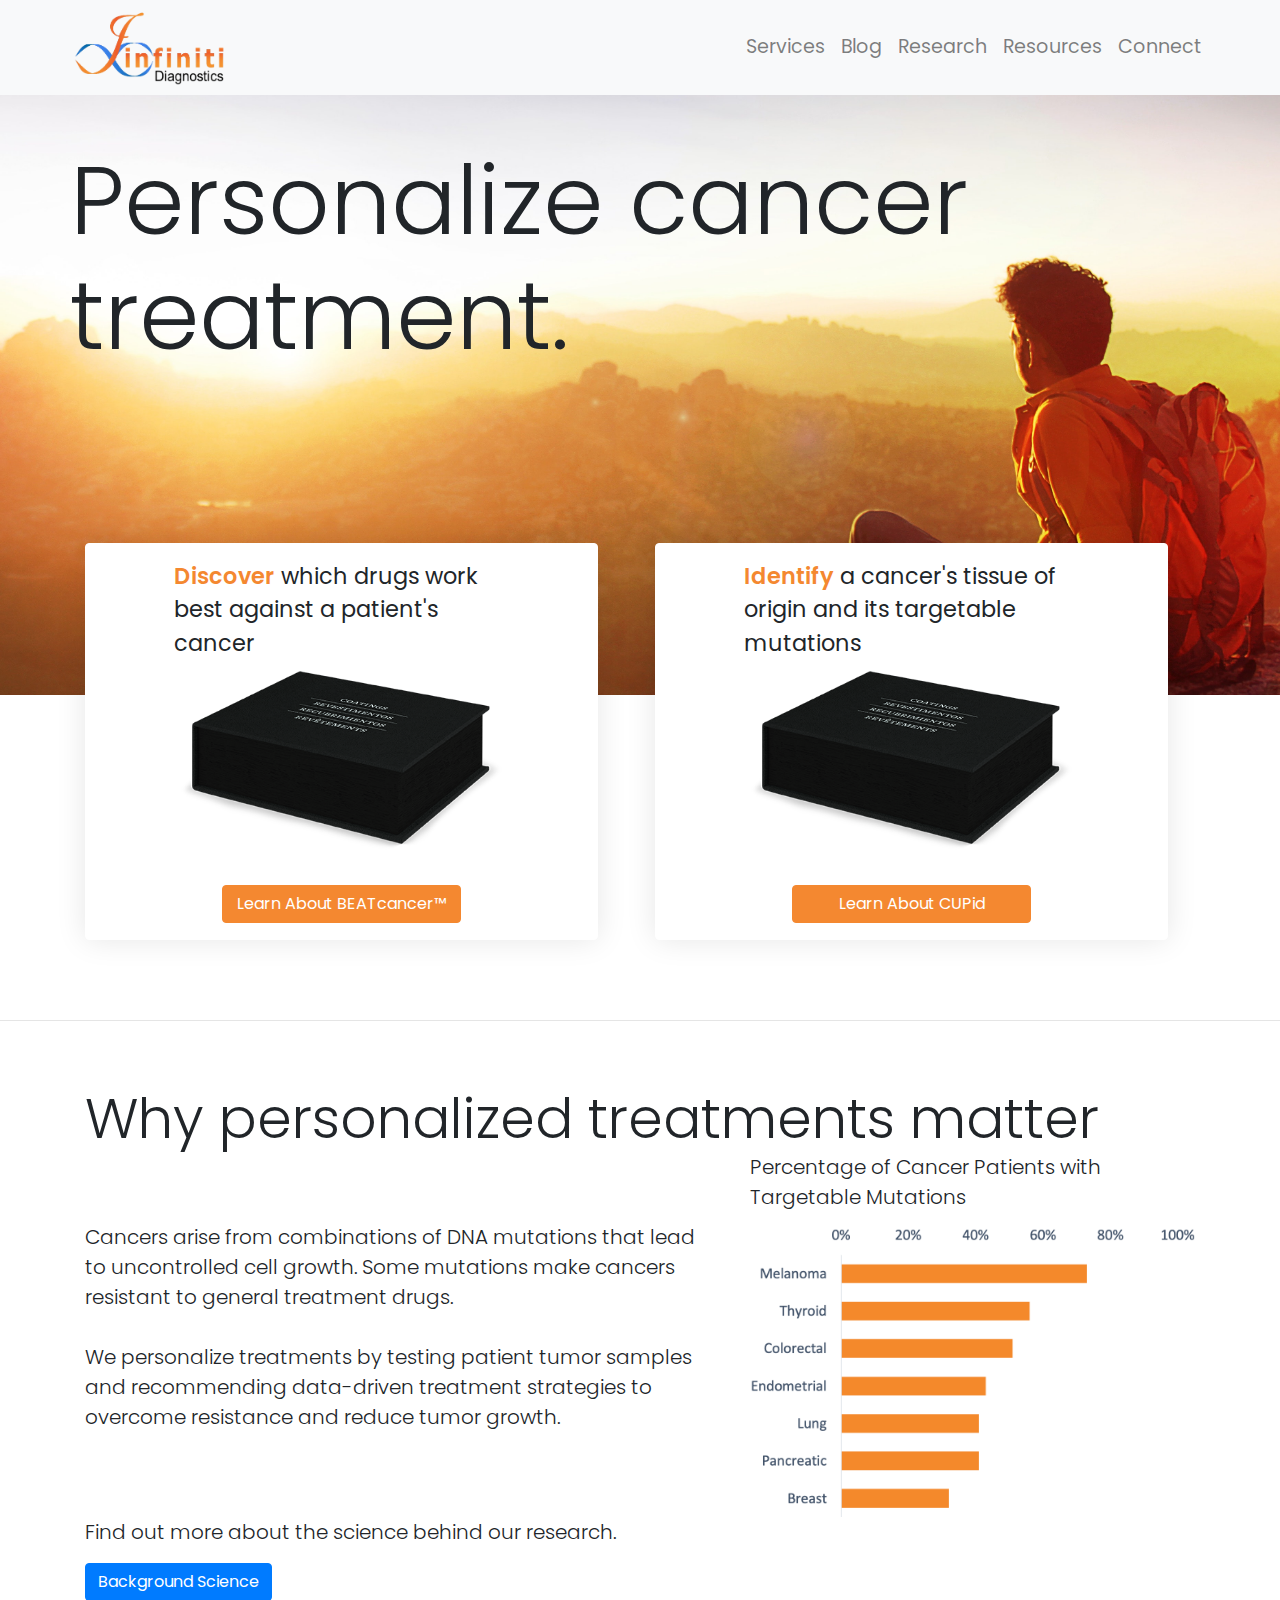
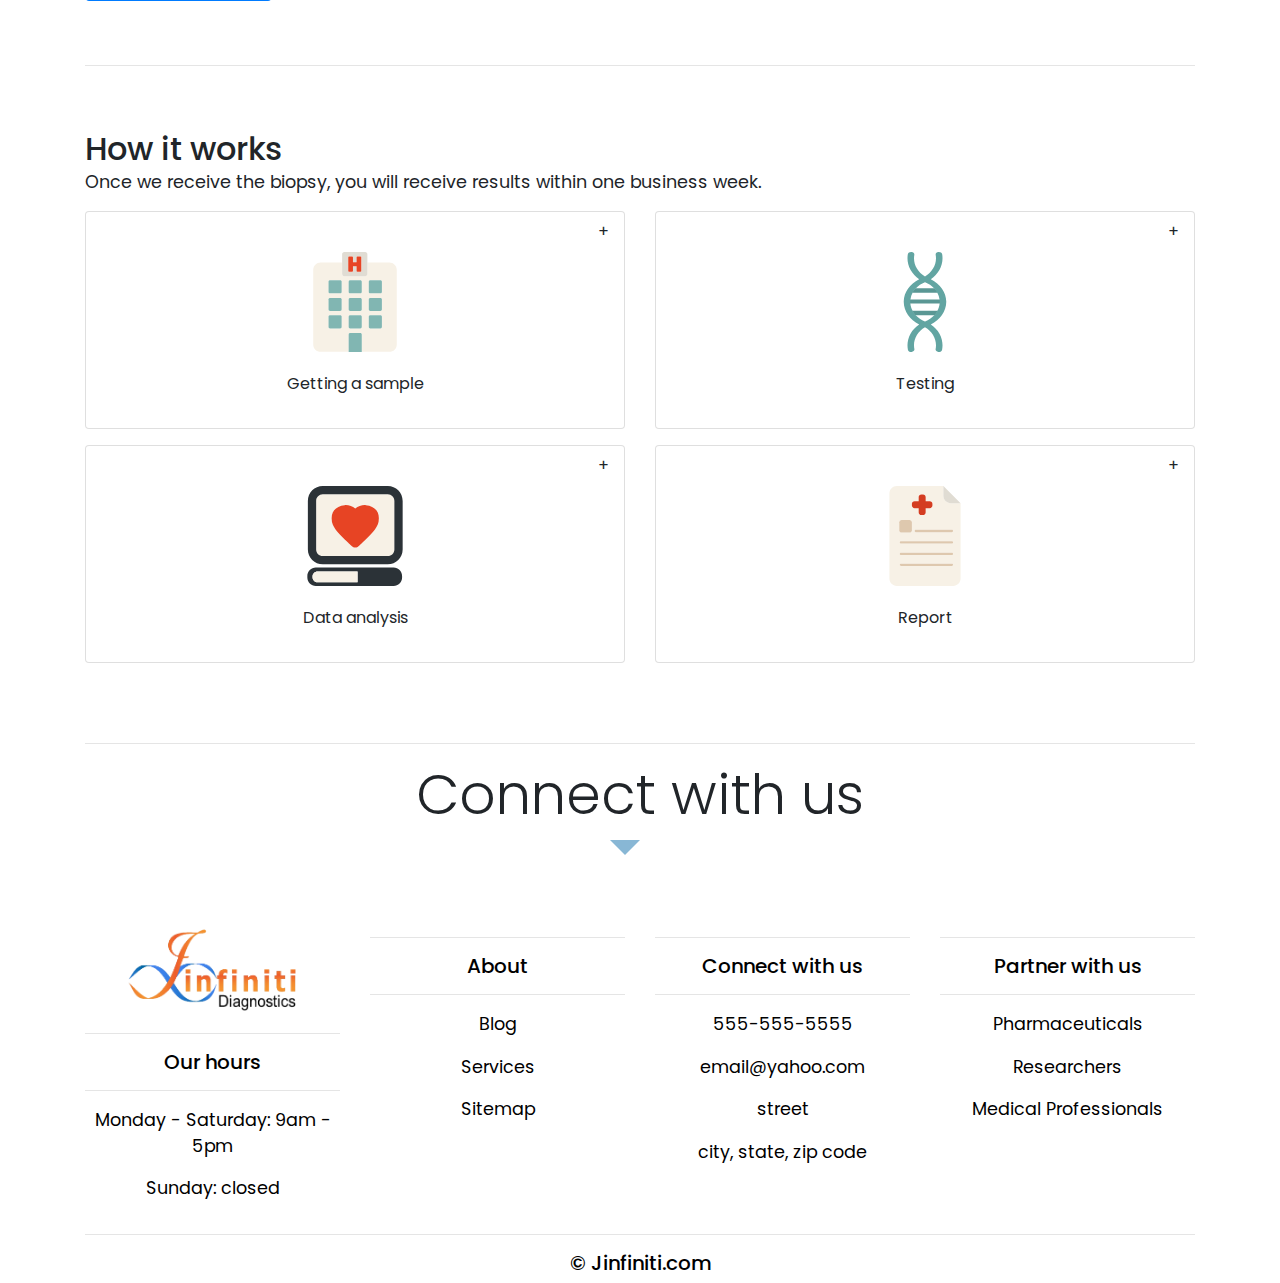
==== index.html @ 8900f543 "first" ====
<!doctype html>
<html lang="en">
    <head>
        <meta charset="utf-8">
        <meta name="description" content="Website for the Precision Medicine company Jinfinity Diagnostics">
        <meta name="keywords" content="HTML,CSS,JavaScript">
        <meta name="author" content="Bruno dos Santos">
        <meta name="viewport" content="width=device-width, initial-scale=1">
        <link rel="icon" type="image/gif/png" href="static/img/jinfiniti_logo.png">
        <!-- Latest compiled and minified CSS -->
        <link rel="stylesheet" href="https://maxcdn.bootstrapcdn.com/bootstrap/4.1.3/css/bootstrap.min.css">
        <!-- jQuery library -->
        <script src="https://ajax.googleapis.com/ajax/libs/jquery/3.3.1/jquery.min.js"></script>
        <!-- Popper JS -->
        <script src="https://cdnjs.cloudflare.com/ajax/libs/popper.js/1.14.3/umd/popper.min.js"></script>
        <!-- Latest compiled JavaScript -->
        <script src="https://maxcdn.bootstrapcdn.com/bootstrap/4.1.3/js/bootstrap.min.js"></script>
        <!-- Font Awesome -->
        <link rel="stylesheet" href="https://cdnjs.cloudflare.com/ajax/libs/font-awesome/4.7.0/css/font-awesome.min.css">
        <link rel="stylesheet" href="static/style.css">
    </head>
    <body>
        <nav class="navbar navbar-expand-md navbar-light bg-light sticky-top">
            <div class="container">
                <a class="navbar-brand" href="/"><img src="static/img/logo.png" alt="logo"></a>
                <button class="navbar-toggler" type="button" data-toggle="collapse" data-target="#navbarResponsive">
                    <span class="navbar-toggler-icon"></span>
                </button>
                <div class="collapse navbar-collapse" id="navbarResponsive">
                    <ul class="navbar-nav ml-auto">                        
                        <li class="nav-item">
                            <a class="nav-link" href="/services">Services</a>
                            <ul class="nav-dropdown">
                                <li>testng2testing2</li>
                                <li>testing2</li>
                            </ul>
                        </li>
                        <li class="nav-item">
                            <a class="nav-link" href="/blog">Blog</a>
                        </li>
                        <li class="nav-item">
                            <a class="nav-link" href="/clinical">Research</a>
                        </li>
                        <li class="nav-item">
                            <a class="nav-link" href="/clinical">Resources</a>
                        </li>
                        <li class="nav-item">
                            <a class="nav-link" href="/connect">Connect</a>
                        </li>                       
                    </ul>
                </div>
            </div>
        </nav>
        <!-- Banner -->
        <div class="full-width banner">
            <div class="container">
                <div class="row py-5">
                    <h1 style="display:none">We Provide Clarity and Direction to Personalize Cancer Treatments</h1>
                    <h1 style="display:none" class="col-12">We Personalize <br>Cancer Treatments</h1>
                    <h1 style="display:none">We personalize cancer treatment through biofunctional and genetic testing</h1>
                    <div class="display-1"> Personalize cancer treatment.</div>
                </div>                                    
            </div>
        </div>

        <div div class="container banner-cards">
            <div class="row py-5">  
                <div class="col-xs-12 col-sm-6 col-md-6 d-flex">
                    <div class="card beat flex-fill">
                        <div class="card-title"><span class="key-word" id="discover">Discover</span> which drugs work best against a patient's cancer</div>
                        <img class="card-img-bottom" src="static/img/sample_box.png" alt="BEATcancer">
                        <a href="services#beat" class="btn btn-primary">Learn About BEATcancer&trade;</a>
                    </div>
                </div>
                <div class="col-xs-12 col-sm-6 col-md-6 d-flex">
                    <div class="card beat flex-fill">
                        <div class="card-title"><span class="key-word" id="identify">Identify</span> a cancer's tissue of origin and its targetable mutations</div>
                        <img class="card-img-bottom" src="static/img/sample_box.png" alt="CUPid">
                        <a href="services#cup" class="btn btn-primary">Learn About CUPid</a>
                    </div>
                </div>
            </div>
        </div>

        <!-- Content: Precision Medicine -->
        <hr></hr>
        <div class="container">
            <div class="row content py-5">
                <div class="col-12">
                    <div class="display-4">
                        Why personalized treatments matter
                    </div>
                </div>
                <div class="col-md-7 my-auto">
                    <p class="lead">
                       Cancers arise from combinations of DNA mutations that lead to uncontrolled cell growth. Some mutations make cancers resistant to general treatment drugs.<br><br>
                        We personalize treatments by testing patient tumor samples and recommending data-driven treatment strategies to overcome resistance and reduce tumor growth.
                    </p>
                </div>
                <div class="col-md-5 my-auto">
                    <p class="lead">
                       Percentage of Cancer Patients with Targetable Mutations
                   </p>
                    <img src="static/img/no-medicines.png">
                </div>
                <div class="col-12" id="statistics" style="display:none">
                    Our approach predicts the correct cancer 99% of the time. 
                </div>
                <div class="col-12">
                    <p class="lead">
                        Find out more about the science behind our research.
                    </p>
                </div>
                <div class="col-12">
                    <a class="btn btn-primary action" href="/blog">Background Science</a>
                </div>
            </div>
        </div>


   
        <!-- How it works -->
        <div class="how-it-works">
            <div class="container">
                <hr></hr>
                <div class="row py-5">
                    <h2 class="col-12">How it works</h2>
                    
                    <p class="col-12">
                        Once we receive the biopsy, you will receive results within one business week.
                    </p> 
                    <div class="col-lg-6 col-md-6">
                        <div class="card icon collapsed" id="biopsy" data-toggle="collapse" data-target="#biopsy-text">
                            <img src="static/img/119040-medical-elements/svg/hospital-4.svg">
                            <div class="card-body">
                                <div class="card-title">
                                    Getting a sample
                                </div>
                                <div class="card-text collapse" id="biopsy-text">
                                    <hr>
                                    <p>
                                        The first step is getting a tumor sample from a surgical biopsy. We will send the required package materials to the physician who will perform the biopsy. The physician then sends the package back to us over the mail.
                                    </p>
                                    <a href="#">
                                        See details on how to order and submit a test
                                    </a>
                                </div>
                            </div>
                        </div>
                    </div>
                    <div class="col-lg-6 col-md-6">
                        <div class="card icon collapsed" id="ngs" data-toggle="collapse" data-target="#ngs-text">
                            <img src="static/img/119040-medical-elements/svg/dna.svg">
                            <div class="card-body">
                                <div class="card-title">
                                    Testing
                                </div>
                                <div class="card-text collapse" id="ngs-text">
                                    <hr>
                                    <p>
                                        This next step depends on the selected service:
                                    </p>
                                    <a href="services#beat">BEATcancer&trade;</a>
                                    <p>
                                        Tests samples of the biopsy with combinations of 40 drugs at different doses using an approach called <a href="beat.html/#BEAT">Biofunctional Evaluation of Anticancer Therapies</a>.
                                    </p>
                                    <a href="services#cup">CUPid</a>
                                    <p>
                                        Uses <a href="#ngs-text">next-generation sequencing</a> to determine mutations and measure the expression levels of each gene in the tumor sample.
                                    </p>
                                </div>
                            </div>
                        </div>
                    </div>
                    <div class="col-lg-6 col-md-6">
                        <div class="card icon collapsed" id="analysis" data-toggle="collapse" data-target="#analysis-text">
                            <img src="static/img/119040-medical-elements/svg/computer.svg">
                            <div class="card-body">
                                <div class="card-title">
                                    Data analysis
                                </div>
                                <div class="card-text collapse" id="analysis-text">
                                    <hr>
                                    <p>
                                        Our data analysis pipelines consist of <a href="cup.html/#ml">machine learning</a> and <a href="beat.html/#bioinformatics">bioinformatics</a> to report statistically significant results.
                                    </p>
                                </div>
                            </div>
                        </div>
                    </div>
                    <div class="col-lg-6 col-md-6">
                        <div class="card icon collapsed" data-toggle="collapse" data-target="#report-text">
                            <img src="static/img/119040-medical-elements/svg/report.svg">
                            <div class="card-body">
                                <div class="card-title">
                                    Report
                                </div>
                                <div class="card-text collapse" id="report-text">
                                    <hr>
                                    <p>
                                        Once our <a href="#our-reports">comprehensive report</a> is complete we will immediately email the results to the patient's physician.
                                    </p>
                                </div>
                            </div>
                        </div>
                    </div>
                </div>
                <hr></hr>
            </div>
        </div>
        <div style="display: none">Icons made by <a href="http://www.freepik.com/" title="Freepik">Freepik</a> from <a href="https://www.flaticon.com/"           title="Flaticon">www.flaticon.com</a> is licensed by <a href="http://creativecommons.org/licenses/by/3.0/"          title="Creative Commons BY 3.0" target="_blank">CC 3.0 BY</a></div>
       

        <!-- Content: Connect with Us -->
        <div class="connect pb-5">
            <div class="container">
                <div class="row">
                    <div class="col-12">
                        <div class="card icon collapsed" id="connect" data-toggle="collapse" data-target="#connect-text">
                            <div class="card-body">
                                <div class="card-title display-4 text-center">
                                    Connect with us
                                </div>
                                <div class="card-text collapse" id="connect-text">
                                    <form action="" method="post">
                                        <table class="mx-auto">
                                            <tr>
                                                <td><label> First Name </label></td>
                                                <td class="pr-5"><input type="text"/></td>
                                                <td><label> Phone Number </label></td>
                                                <td> <input type="text"/></td>
                                            </tr>
                                            <tr>
                                                <td><label> Last Name </label></td>
                                                <td> <input type="text"/></td>
                                                <td><label> Email </label></td>
                                                <td> <input type="text"/></td>
                                            </tr>
                                            <tr>
                                            </tr>
                                            <tr>
                                                <td></td>
                                            </tr>
                                        </table>
                                    </form>  
                                    <input class="btn btn-primary" type="submit" value="Subscribe">
                                </div>
                            </div>
                        </div>
                    </div>                                                
                </div>
            </div>
        </div>
    
        <!--- Footer -->
        <footer>
            <div class="container">
                <div class="row text-center">
                    <div class="col-md-3">
                        <img src="static/img/logo.png">
                        <hr class="light">
                        <h5>Our hours</h5>
                        <hr class="light">
                        <p>Monday - Saturday: 9am - 5pm</p>
                        <p>Sunday: closed</p>
                    </div>
                    <div class="col-md-3">
                        <hr class="light">
                        <h5>About</h5>
                        <hr class="light">
                        <p>Blog</p>
                        <p>Services</p>
                        <p>Sitemap</p>
                    </div>
                    <div class="col-md-3">
                        <hr class="light">
                        <h5>Connect with us</h5>
                        <hr class="light">                    
                        <p>555-555-5555</p>
                        <p>email@yahoo.com</p>
                        <p>street</p>
                        <p>city, state, zip code</p>
                    </div>                
                    <div class="col-md-3">
                        <hr class="light">
                        <h5>Partner with us</h5>
                        <hr class="light">                    
                        <p>Pharmaceuticals</p>
                        <p>Researchers</p>
                        <p>Medical Professionals</p>
                    </div>
                    <!--- Socket -->
                    <div class="col-12">
                        <hr class="light-100">
                        <h5>&copy; Jinfiniti.com</h5>
        </footer>
    </body>
</html>
---- static/style.css ----
@import url('https://fonts.googleapis.com/css?family=Poppins:400,500,700');

img {
    width: 100%;
}

html, body {
    font-family: "Poppins", sans-serif;
    min-width: 200px;
    /*color: "#222";*/
}

.full-width {

}

.navbar .container {
    padding: 0;
}

.anchor:before {
    top: -75px;
    height: 75px;
    content: '';
    display: block;
}

.title_inv {
    display: none;
}

h1, h2, h3, h4 {
    padding: 0;
    margin: 0;
}
p {
    font-size: 1.1rem;
}

.navbar {
    z-index: 10;
    padding: 0;
    font-size: 1.2rem;
}

.navbar-brand img {
    width: 10rem;
    height: auto;
    
}
.nav-dropdown {
    z-index: -1;
    margin: 0;
    padding: 0;
    list-style-type: none;
    display: inline-block;
    width: 100%;
    position: absolute;
    height: 0;
    opacity: 0;
    transition-delay: 0.1s;
    transition: 0.25s ease-out;
    left: 0;
    right: 0;
    text-align: center;
    display: none;
}
.nav-dropdown li {
    display: inline-block;
    padding: 0 2.2rem 0 2.2rem;
    
}
.nav-item:hover ul.nav-dropdown {
    opacity: 1;
    height: auto;
    padding: 2rem 0 2rem 0;
}

.banner {     
    /*background-image: url("img/astronomy-colors-dark-957040.jpg");
    background-position: 85% 80%;*/
    /*background-image: linear-gradient(140deg, #4388F3, blue);*/
    background-image: url("img/adult-adventure-backlit.jpg");
    background-position: 80% 50%;
    background-size: cover;
    height: 600px;
}
.banner-cards {
    position: relative;
    margin-top: -200px;
}
.banner-cards .card {
    background-color: white;
    border-color: white;
    box-shadow: 0 0 30px rgba(0,0,0,.1);
    padding: 1rem;
    margin-bottom: 1rem;

}
.banner-cards .card-title{
    width: 70%;
    margin: 0 auto;
    font-size: 1.4rem;

}
.banner-cards img {
    width: 70%;
    margin: 0 auto;
    height: auto;
    margin-top: auto;
    padding-bottom: 2rem;
}
.banner-cards .btn {
    width: 50%;
    margin: auto;
}
.card.cup {
    position: relative;
    max-width: 95%;

}
.card.beat {
    position: relative;
    max-width: 95%;
}
.key-word {
    color: #F48830;
    font-weight: 600;
}
.banner-cards .btn {
    white-space: normal;
    background-color: #F48830;
    border-color: #F48830;
    max-width: 250px;
    margin: auto;
}
.banner-cards .btn:hover {
    color: #f5f5f5;
    opacity: 0.9;
}
input[name="email"] {
    color: #b5b5b5;
}
.banner button {
    display: none;
}

.banner-clinical {
    background-image: url("img/all2.jpg");
    background-position: 90% 50%;
    background-size: cover;
    height: 600px;
    color: white;
}

.connect {
    background-color: white;
}

.connect .card:after {
    top: 100%;
    left: 50%;
    border: solid transparent;
    content: " ";
    height: 0;
    width: 0;
    position: absolute;
    border-color: rgba(136, 183, 213, 0);
    border-top-color: #88b7d5;
    border-width: 15px;
    margin-left: -30px;
}
.connect .card {
    cursor: pointer;
    background-color: transparent;
    border-color: transparent;
}
.connect .card-body {
    padding: 0;
}
.subscribe {
    padding: 2% 0 2% 0;
    margin: auto 0;
}
.subscribe input[type="submit"] {
    padding: 0;
}

.services {
    
}
.services h2 {
    padding: 0rem 0 1rem 0rem;  
}
.how-it-works {
    background-color: white;
}

.how-it-works .card {
    cursor: pointer;
    margin: auto;
    margin-bottom: 1rem;
}
.how-it-works .card-body {
    text-align: center;
}
.how-it-works .card:before {
    margin-left: auto;
    content: "\2212";
    padding:0.5rem 0 0 0;
}
.how-it-works .card.collapsed:before {
    content: "\002b";
    padding-right: 1rem;
}
.how-it-works  img {
    margin: 0 auto;
    max-width: 100px;
    padding:0.5rem 0 0 0;
}
.how-it-works a {
    z-index: 1;
}

.clinical-subtitle {
    max-height: 10%;
}

footer {
  background-color: white;
  color: black;
  padding-top: 2rem;
}
footer img {
    width: 180px;
}

/*---Media Queries --*/
@media (max-width: 992px) {    

}
@media (max-width: 768px) {
    html {
        font-size: 0.8rem;
    }
    .container {
        width: 80%;
    }
    .btn {
        font-size: 0.9rem;
    }
}
@media (max-width: 576px) {
    html {
        font-size: 0.6rem;
    }
    .anchor:before {
        top: -75px;
        height: 75px;
    }
    
}


}
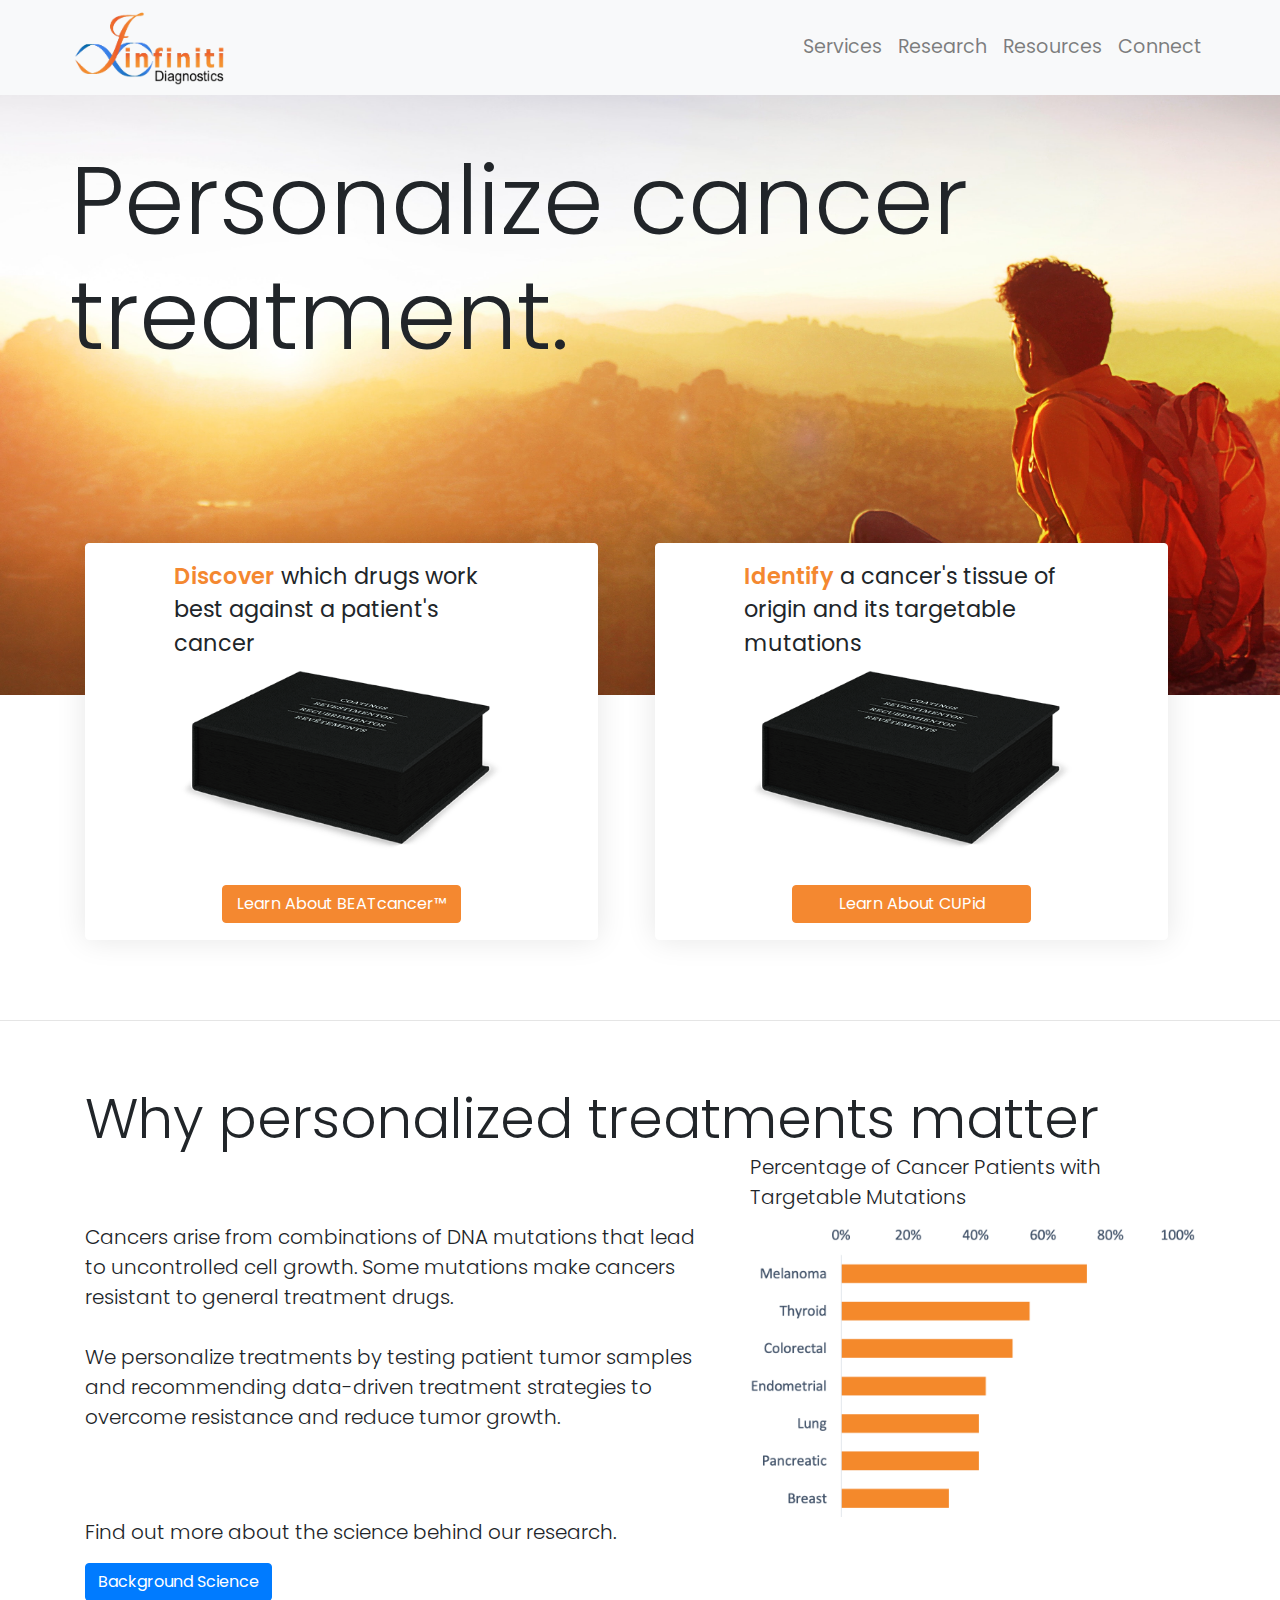
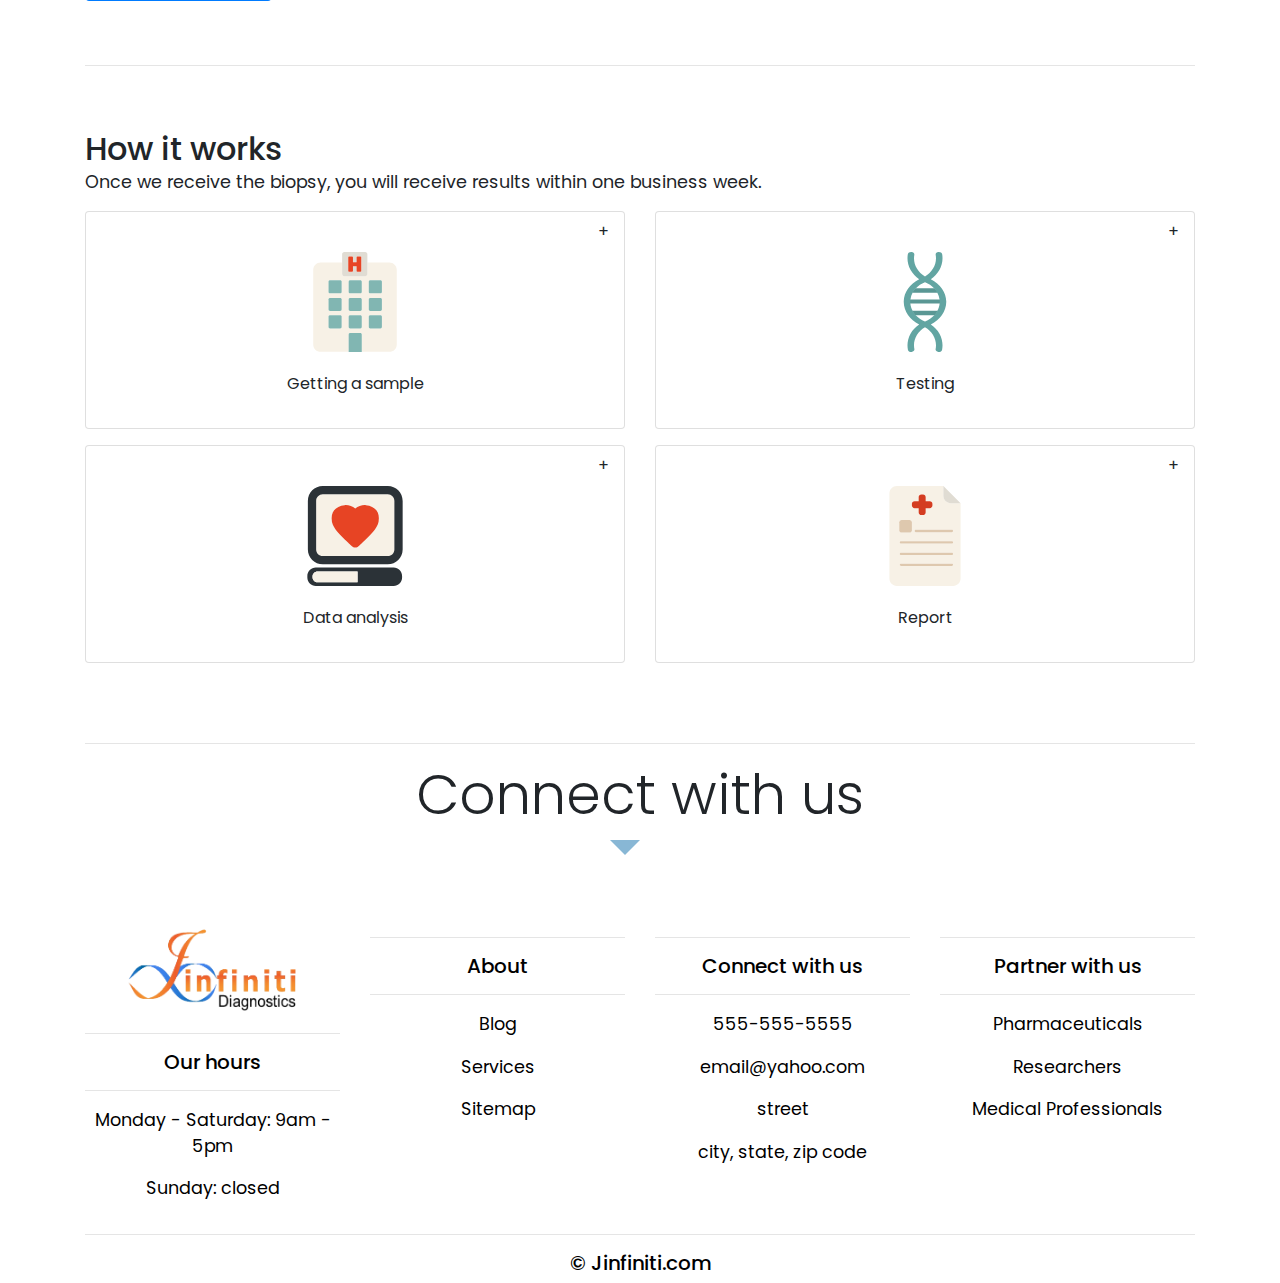
==== commit 1215af3b: "2" ====
--- a/index.html
+++ b/index.html
@@ -36,16 +36,13 @@
                             </ul>
                         </li>
                         <li class="nav-item">
-                            <a class="nav-link" href="/blog">Blog</a>
+                            <a class="nav-link" href="clinical.html">Research</a>
                         </li>
                         <li class="nav-item">
-                            <a class="nav-link" href="/clinical">Research</a>
+                            <a class="nav-link" href="clinical.html">Resources</a>
                         </li>
                         <li class="nav-item">
-                            <a class="nav-link" href="/clinical">Resources</a>
-                        </li>
-                        <li class="nav-item">
-                            <a class="nav-link" href="/connect">Connect</a>
+                            <a class="nav-link" href="connect.html">Connect</a>
                         </li>                       
                     </ul>
                 </div>
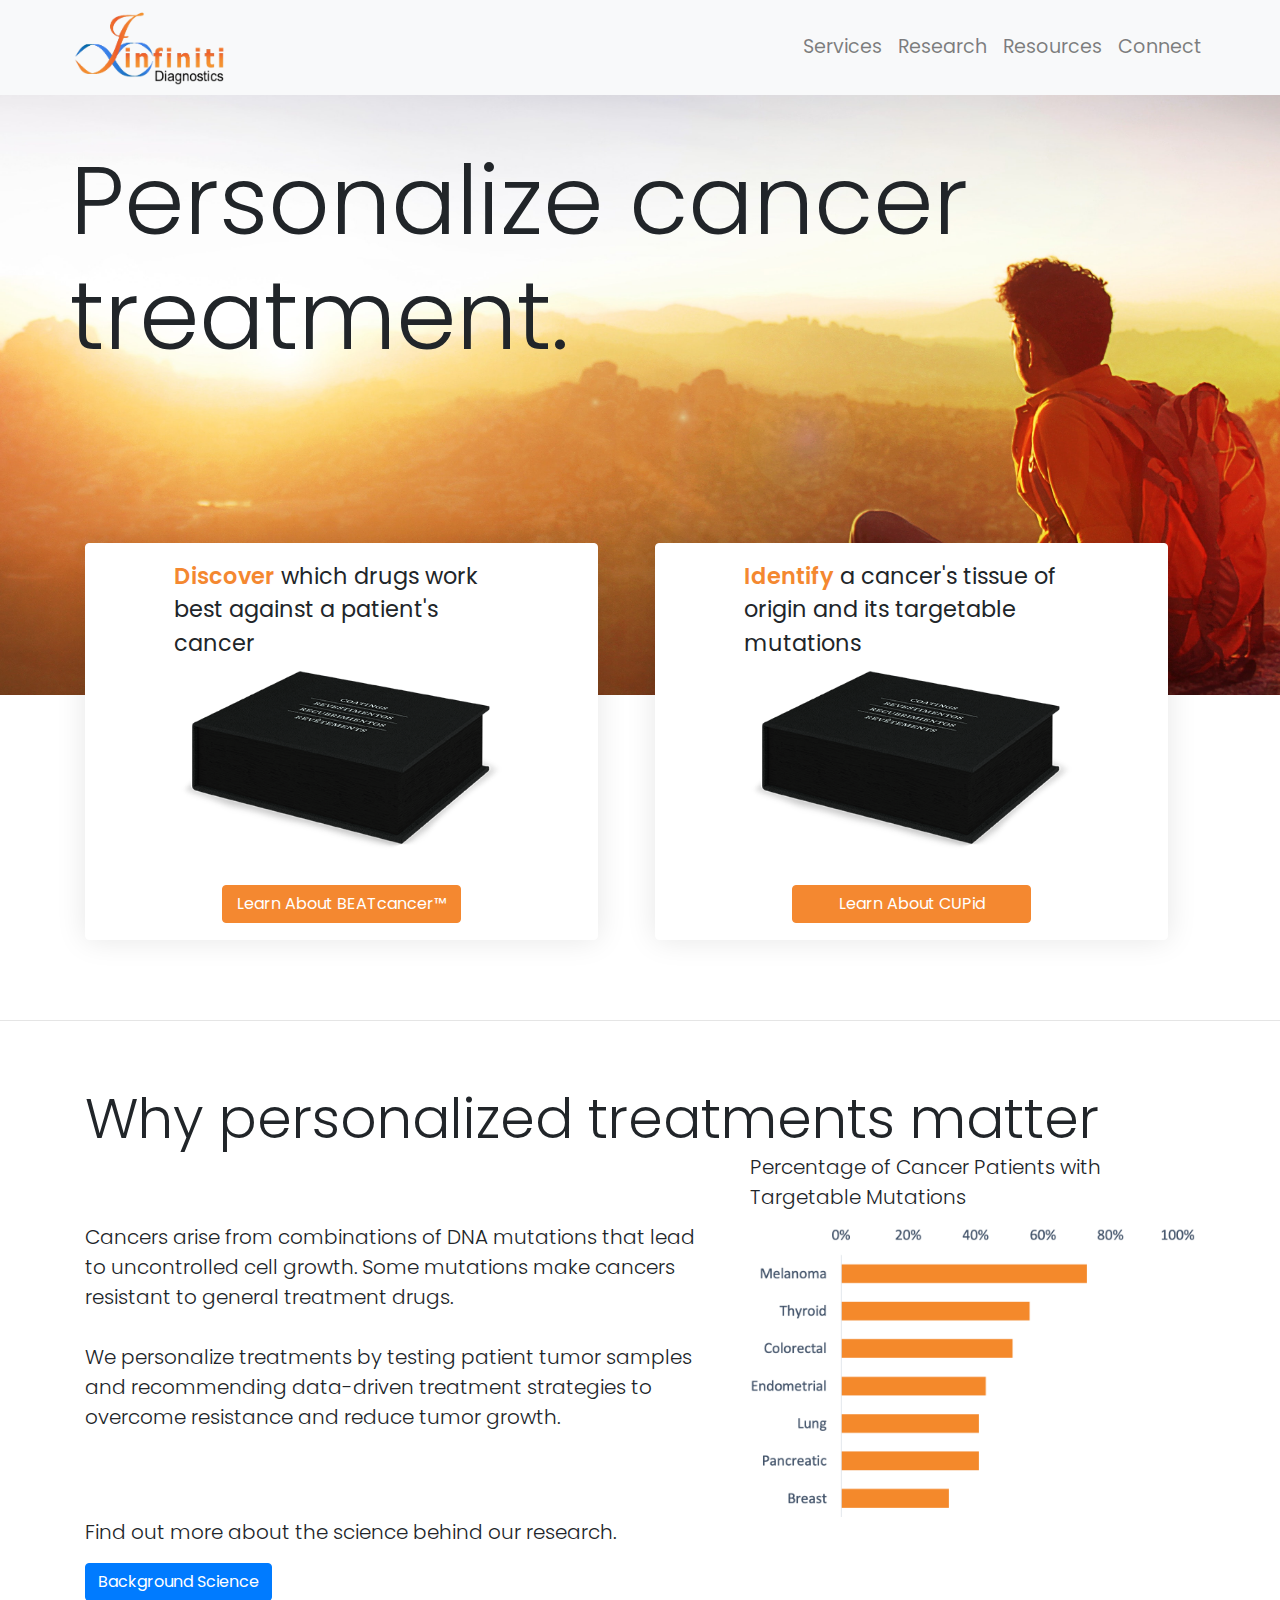
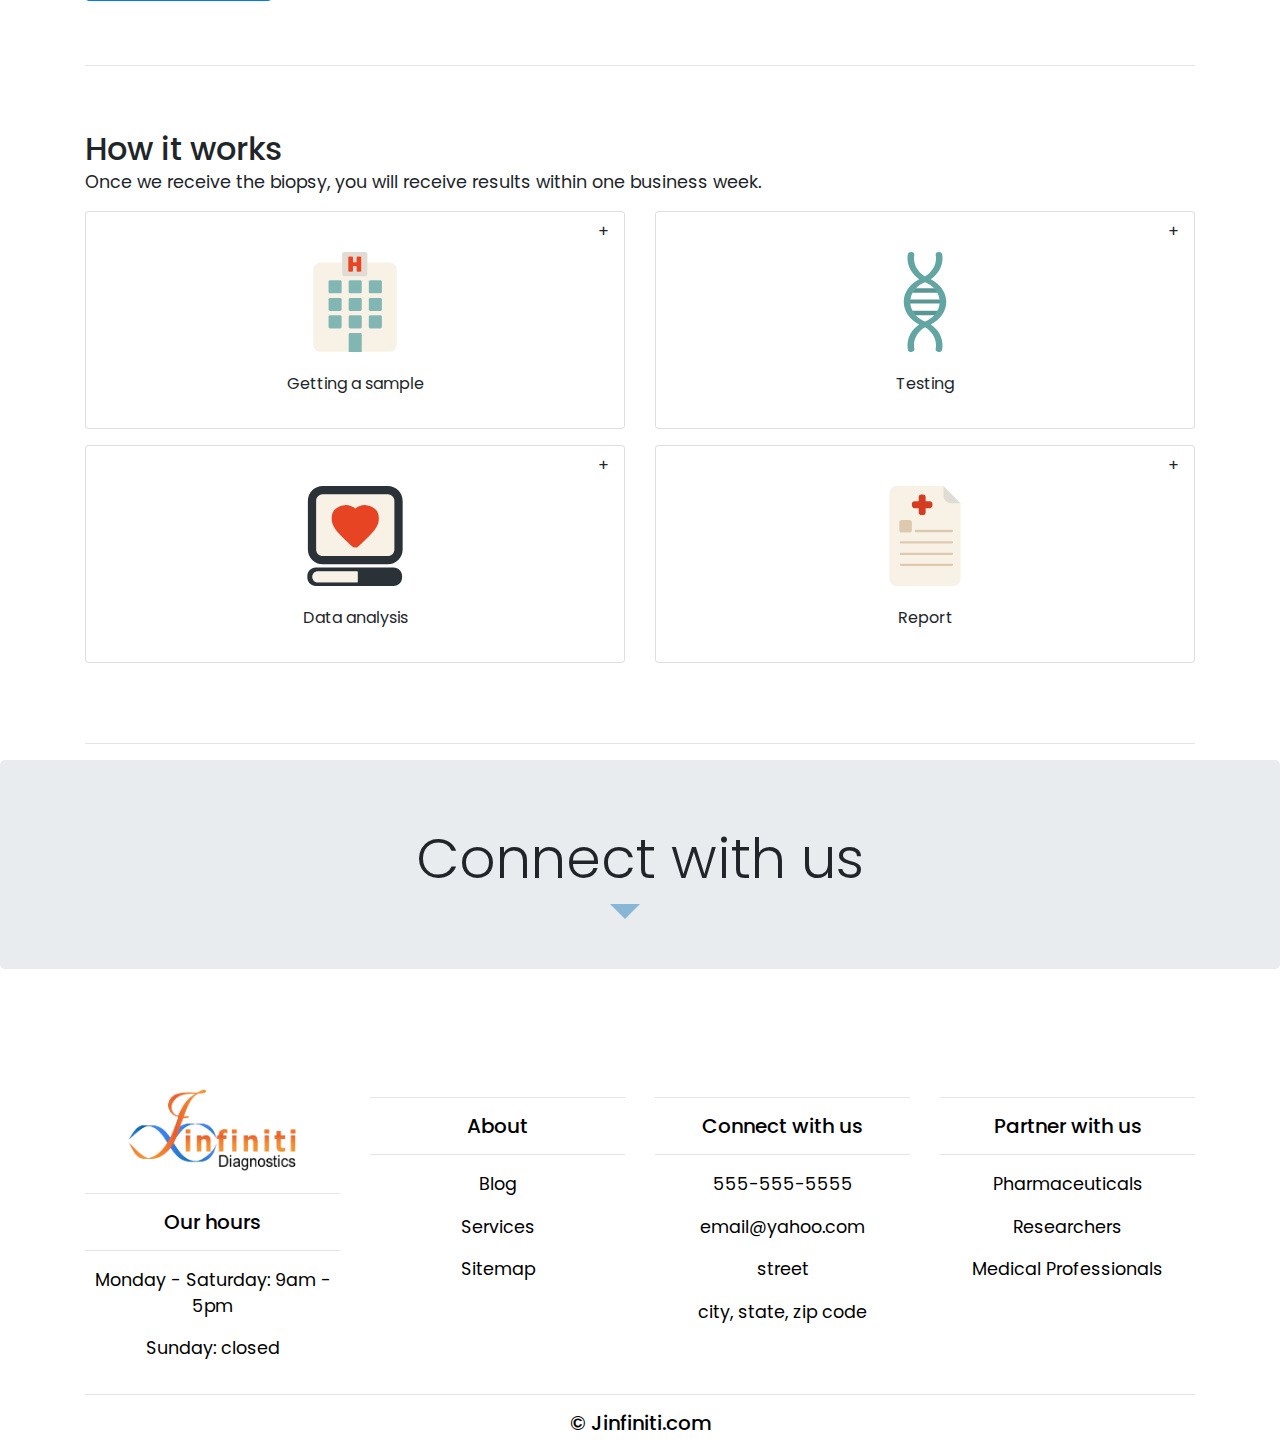
==== commit 53ca8aee: "fixed urls on connect and research pages" ====
--- a/index.html
+++ b/index.html
@@ -22,14 +22,14 @@
     <body>
         <nav class="navbar navbar-expand-md navbar-light bg-light sticky-top">
             <div class="container">
-                <a class="navbar-brand" href="/"><img src="static/img/logo.png" alt="logo"></a>
+                <a class="navbar-brand" href="static-jin"><img src="static/img/logo.png" alt="logo"></a>
                 <button class="navbar-toggler" type="button" data-toggle="collapse" data-target="#navbarResponsive">
                     <span class="navbar-toggler-icon"></span>
                 </button>
                 <div class="collapse navbar-collapse" id="navbarResponsive">
                     <ul class="navbar-nav ml-auto">                        
                         <li class="nav-item">
-                            <a class="nav-link" href="/services">Services</a>
+                            <a class="nav-link" href="services.html">Services</a>
                             <ul class="nav-dropdown">
                                 <li>testng2testing2</li>
                                 <li>testing2</li>
@@ -210,7 +210,7 @@
 
         <!-- Content: Connect with Us -->
         <div class="connect pb-5">
-            <div class="container">
+            <div class="container-fluid jumbotron">
                 <div class="row">
                     <div class="col-12">
                         <div class="card icon collapsed" id="connect" data-toggle="collapse" data-target="#connect-text">
@@ -236,11 +236,13 @@
                                             <tr>
                                             </tr>
                                             <tr>
-                                                <td></td>
+                                                <td>
+                                                    <input class="btn btn-primary float-center" type="submit" value="Subscribe">
+                                                </td>
                                             </tr>
                                         </table>
-                                    </form>  
-                                    <input class="btn btn-primary" type="submit" value="Subscribe">
+
+                                    </form>
                                 </div>
                             </div>
                         </div>
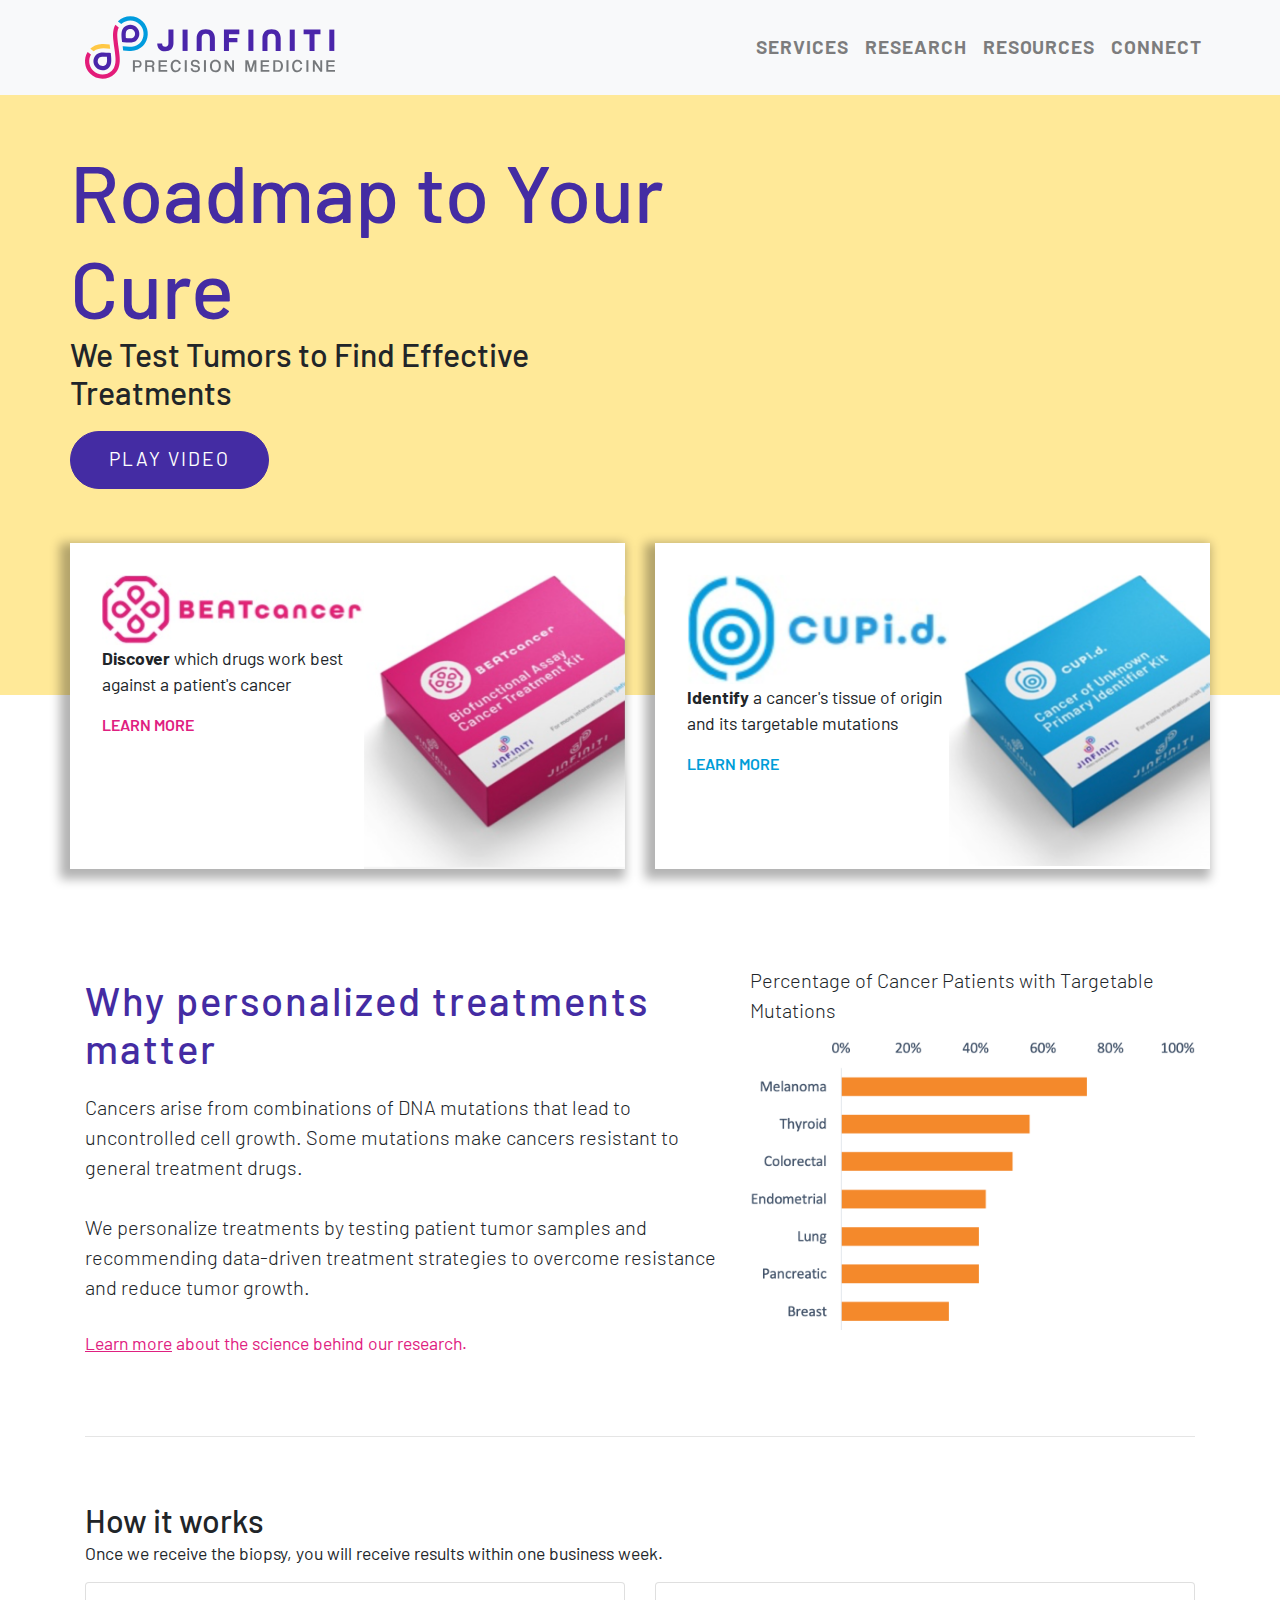
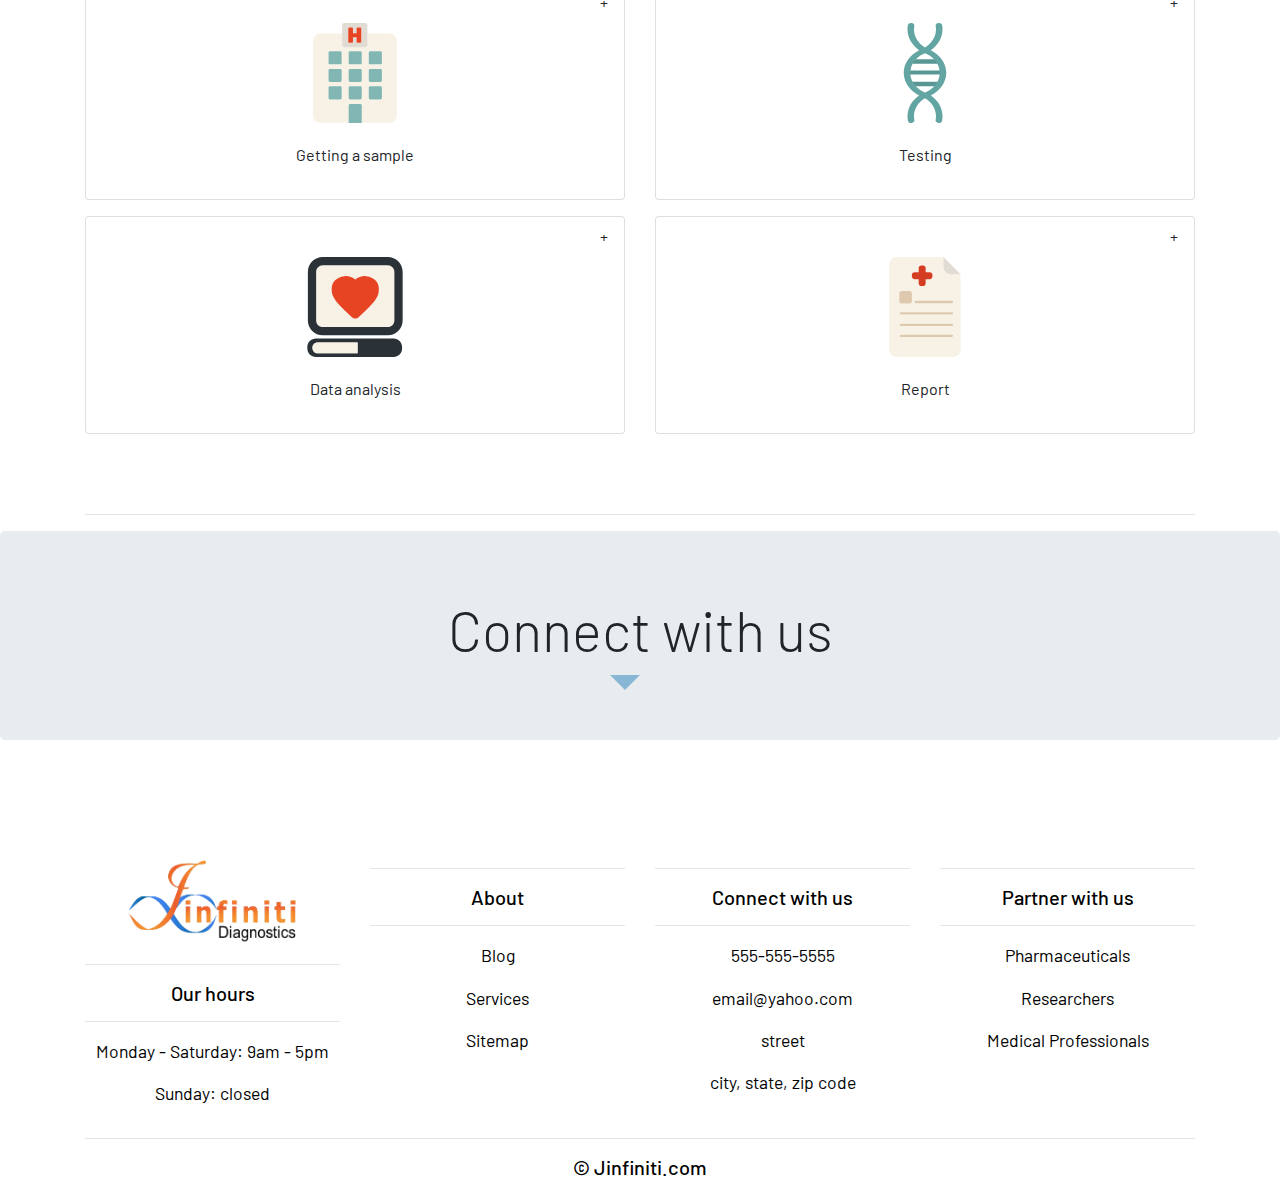
==== commit 43bd395c: "made changes to include Lexi's designs" ====
--- a/index.html
+++ b/index.html
@@ -22,27 +22,27 @@
     <body>
         <nav class="navbar navbar-expand-md navbar-light bg-light sticky-top">
             <div class="container">
-                <a class="navbar-brand" href="static-jin"><img src="static/img/logo.png" alt="logo"></a>
+                <a class="navbar-brand" href="#"><img src="static/img/JPM_RGB_HorizontalLogo.svg" alt="logo"></a>
                 <button class="navbar-toggler" type="button" data-toggle="collapse" data-target="#navbarResponsive">
                     <span class="navbar-toggler-icon"></span>
                 </button>
                 <div class="collapse navbar-collapse" id="navbarResponsive">
                     <ul class="navbar-nav ml-auto">                        
                         <li class="nav-item">
-                            <a class="nav-link" href="services.html">Services</a>
+                            <a class="nav-link" href="services.html">SERVICES</a>
                             <ul class="nav-dropdown">
                                 <li>testng2testing2</li>
                                 <li>testing2</li>
                             </ul>
                         </li>
                         <li class="nav-item">
-                            <a class="nav-link" href="clinical.html">Research</a>
+                            <a class="nav-link" href="clinical.html">RESEARCH</a>
                         </li>
                         <li class="nav-item">
-                            <a class="nav-link" href="clinical.html">Resources</a>
+                            <a class="nav-link" href="clinical.html">RESOURCES</a>
                         </li>
                         <li class="nav-item">
-                            <a class="nav-link" href="connect.html">Connect</a>
+                            <a class="nav-link" href="connect.html">CONNECT</a>
                         </li>                       
                     </ul>
                 </div>
@@ -52,43 +52,52 @@
         <div class="full-width banner">
             <div class="container">
                 <div class="row py-5">
-                    <h1 style="display:none">We Provide Clarity and Direction to Personalize Cancer Treatments</h1>
-                    <h1 style="display:none" class="col-12">We Personalize <br>Cancer Treatments</h1>
-                    <h1 style="display:none">We personalize cancer treatment through biofunctional and genetic testing</h1>
-                    <div class="display-1"> Personalize cancer treatment.</div>
-                </div>                                    
+                    <div class="banner-text">
+                        <h1 class="violet">Roadmap to Your Cure</h1>
+                        <h2>We Test Tumors to Find Effective Treatments</h2>
+                        <div class="btn btn-primary play-video">PLAY VIDEO</div>
+                    </div>
+                </div>                            
             </div>
         </div>
 
         <div div class="container banner-cards">
             <div class="row py-5">  
                 <div class="col-xs-12 col-sm-6 col-md-6 d-flex">
-                    <div class="card beat flex-fill">
-                        <div class="card-title"><span class="key-word" id="discover">Discover</span> which drugs work best against a patient's cancer</div>
-                        <img class="card-img-bottom" src="static/img/sample_box.png" alt="BEATcancer">
-                        <a href="services#beat" class="btn btn-primary">Learn About BEATcancer&trade;</a>
+                    <div class="row-card">
+                        <div class="column-card">
+                            <img class="product-title" src="static/img/beatcancer-title.png" alt="beatcancer">
+                            <p><b>Discover</b> which drugs work best against a patient's cancer</p>
+                            <a class="key-word-beat" href="services#beat">LEARN MORE</a>
+                        </div>
+                        <div class="column-card">
+                            <img src="static/img/beatcancer.png" alt="BEATcancer">
+                        </div>
                     </div>
                 </div>
                 <div class="col-xs-12 col-sm-6 col-md-6 d-flex">
-                    <div class="card beat flex-fill">
-                        <div class="card-title"><span class="key-word" id="identify">Identify</span> a cancer's tissue of origin and its targetable mutations</div>
-                        <img class="card-img-bottom" src="static/img/sample_box.png" alt="CUPid">
-                        <a href="services#cup" class="btn btn-primary">Learn About CUPid</a>
+                    <div class="row-card">
+                        <div class="column-card">
+                            <img class="product-title" src="static/img/cupid-title.png" alt="cupid">
+                            <p><b>Identify</b> a cancer's tissue of origin and its targetable mutations</p>
+                            <a class="key-word-cupid" href="services#cupid">LEARN MORE</a>
+                        </div>
+                        <div class="column-card">
+                            <img class="card-img-bottom" src="static/img/cupid.png" alt="cupid">
+                        </div>
                     </div>
                 </div>
             </div>
         </div>
 
         <!-- Content: Precision Medicine -->
-        <hr></hr>
-        <div class="container">
-            <div class="row content py-5">
-                <div class="col-12">
-                    <div class="display-4">
+        <div class="container why">
+            <div class="row content py-5">            
+                <div class="col-md-7 my-auto">
+
+                    <h1>
                         Why personalized treatments matter
-                    </div>
-                </div>
-                <div class="col-md-7 my-auto">
+                    </h1>
                     <p class="lead">
                        Cancers arise from combinations of DNA mutations that lead to uncontrolled cell growth. Some mutations make cancers resistant to general treatment drugs.<br><br>
                         We personalize treatments by testing patient tumor samples and recommending data-driven treatment strategies to overcome resistance and reduce tumor growth.
@@ -104,12 +113,10 @@
                     Our approach predicts the correct cancer 99% of the time. 
                 </div>
                 <div class="col-12">
-                    <p class="lead">
-                        Find out more about the science behind our research.
+                    <p class="pink">
+                        <a class="pink" href="#">Learn more</a> about the science behind our research.
                     </p>
-                </div>
-                <div class="col-12">
-                    <a class="btn btn-primary action" href="/blog">Background Science</a>
+                    
                 </div>
             </div>
         </div>
--- a/static/style.css
+++ b/static/style.css
@@ -1,13 +1,22 @@
-@import url('https://fonts.googleapis.com/css?family=Poppins:400,500,700');
+@import url('https://fonts.googleapis.com/css?family=Barlow:400,500,700');
 
 img {
     width: 100%;
 }
 
 html, body {
-    font-family: "Poppins", sans-serif;
+    font-family: "Barlow", sans-serif;
     min-width: 200px;
-    /*color: "#222";*/
+}
+
+.violet {
+    color: #442CA3;
+}
+.pink {
+    color: #DF2080;
+}
+.pink a {
+    text-decoration: underline;
 }
 
 .full-width {
@@ -44,7 +53,7 @@
 }
 
 .navbar-brand img {
-    width: 10rem;
+    width: 14em;
     height: auto;
     
 }
@@ -74,15 +83,22 @@
     opacity: 1;
     height: auto;
     padding: 2rem 0 2rem 0;
+    color: #75777a;
+}
+.nav-link {
+    font-weight: bold;
+    letter-spacing: 0.05em;
 }
 
 .banner {     
     /*background-image: url("img/astronomy-colors-dark-957040.jpg");
     background-position: 85% 80%;*/
-    /*background-image: linear-gradient(140deg, #4388F3, blue);*/
-    background-image: url("img/adult-adventure-backlit.jpg");
-    background-position: 80% 50%;
-    background-size: cover;
+    /*background-image: linear-gradient(150deg, #DF2080, #DF2080, #DF2080, #442CA3, #442CA3);*/
+    background-image: url("img/untitled-2.svg");
+    background-repeat:no-repeat;
+    background-size: 900px;
+    background-color: #FFE998;
+    background-position: 60% 0%;
     height: 600px;
 }
 .banner-cards {
@@ -95,24 +111,44 @@
     box-shadow: 0 0 30px rgba(0,0,0,.1);
     padding: 1rem;
     margin-bottom: 1rem;
-
-}
-.banner-cards .card-title{
+}
+.banner-text {
+    padding: 0 0 0 0em;
+}
+.banner-text h1 {
+    font-size: 5em;
+    width: 80%;
+}
+.banner-text h2 {
     width: 70%;
-    margin: 0 auto;
-    font-size: 1.4rem;
-
-}
-.banner-cards img {
-    width: 70%;
-    margin: 0 auto;
-    height: auto;
-    margin-top: auto;
-    padding-bottom: 2rem;
-}
-.banner-cards .btn {
-    width: 50%;
-    margin: auto;
+}
+.banner-text .play-video {
+    border-radius: 50px;
+    margin: 1em 0 0 0;
+    padding: 0.7em 2em 0.7em 2em;
+    font-size: 1.2em;
+    letter-spacing: 0.1em;
+    background-color: #442CA3;
+    border-color: #442CA3;
+}
+.row-card {
+  display: flex;
+  background-color: white;
+  padding: 2em 0 0 2em;
+  box-shadow: -5px 5px 10px 5px rgba(0, 0, 0, 0.3);
+
+}
+.container.banner-cards {
+    padding: 0;
+}
+.column-card {
+  flex: 50%;
+  justify-content: space-between;
+}
+.product-title {
+}
+.banner-cards card {
+    padding: 0;
 }
 .card.cup {
     position: relative;
@@ -123,8 +159,12 @@
     position: relative;
     max-width: 95%;
 }
-.key-word {
-    color: #F48830;
+.key-word-beat {
+    color: #DF2080;
+    font-weight: 600;
+}
+.key-word-cupid {
+    color: #009DD8;
     font-weight: 600;
 }
 .banner-cards .btn {
@@ -178,6 +218,15 @@
 .connect .card-body {
     padding: 0;
 }
+.why {
+    background-color: white;
+}
+.why h1 {
+    color: #442CA3;
+    letter-spacing: 0.05em;
+    padding: 0 0 0.5em 0;
+}
+
 .subscribe {
     padding: 2% 0 2% 0;
     margin: auto 0;
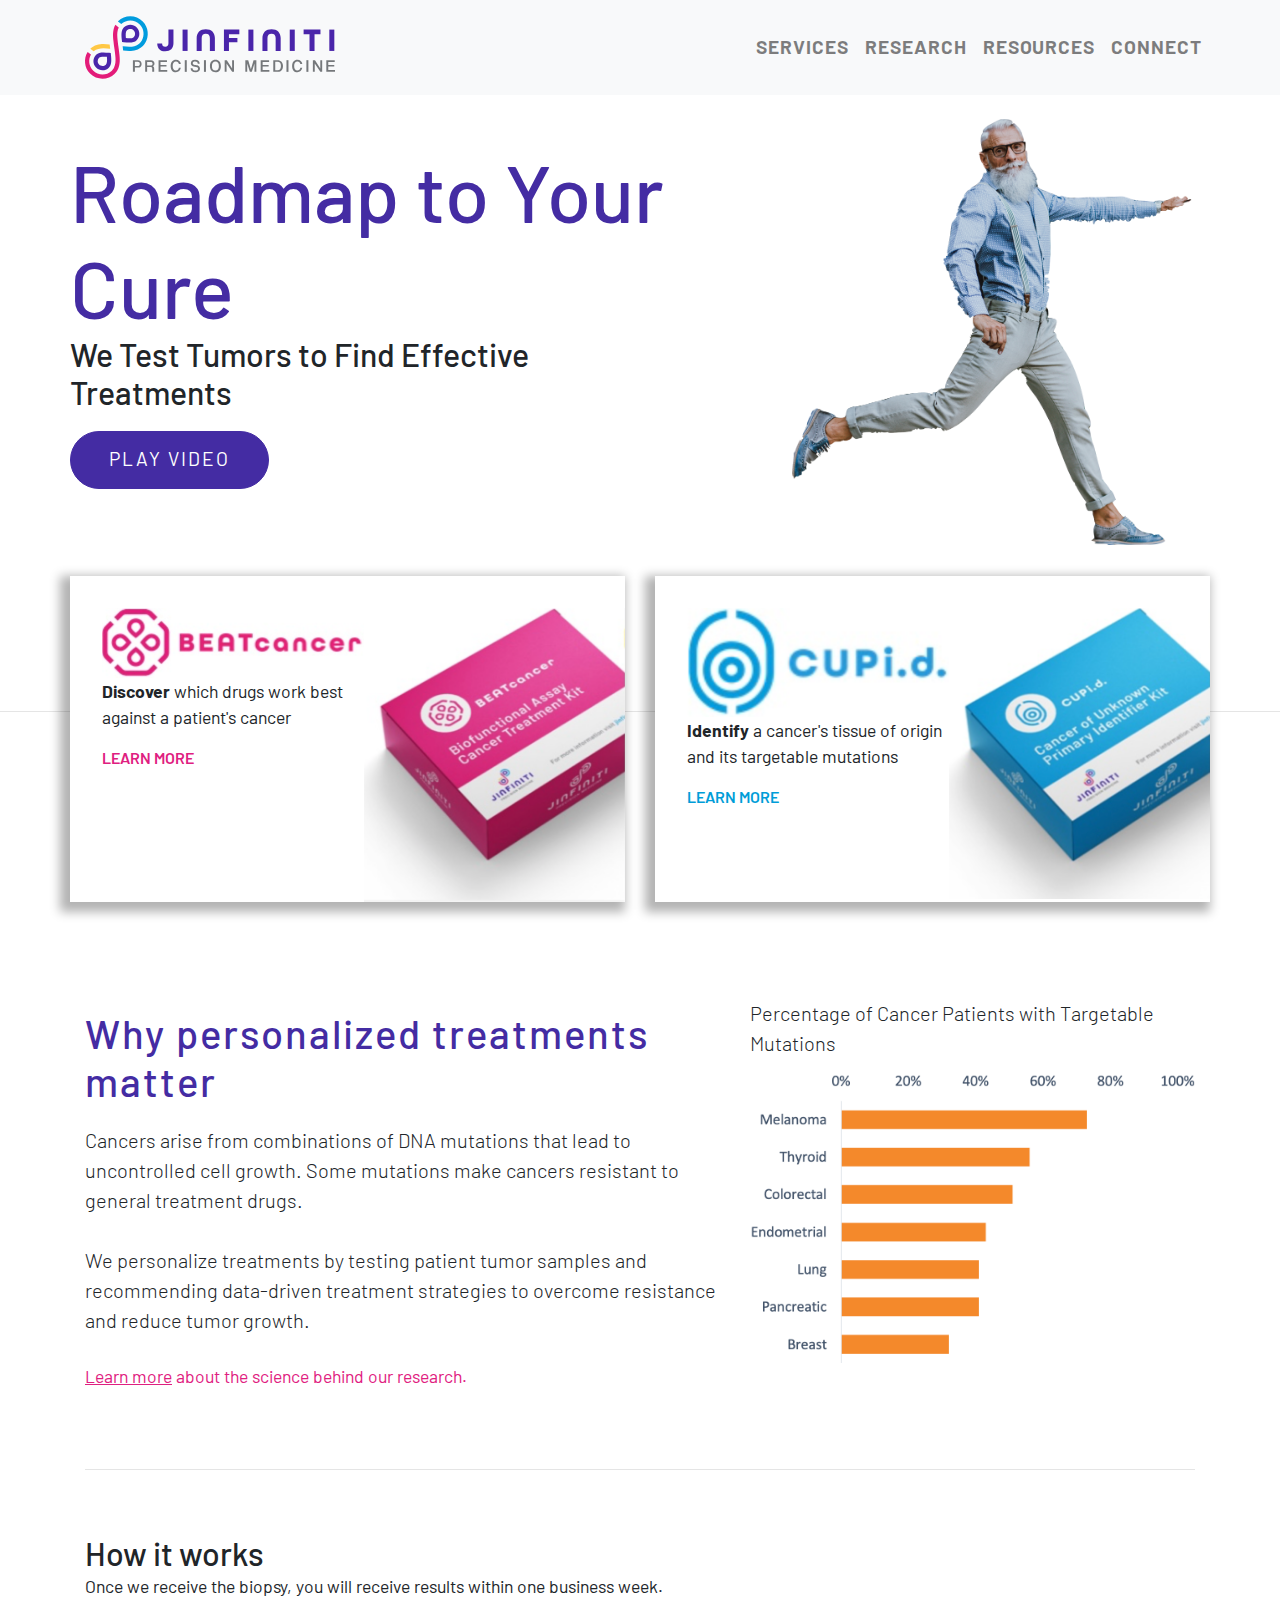
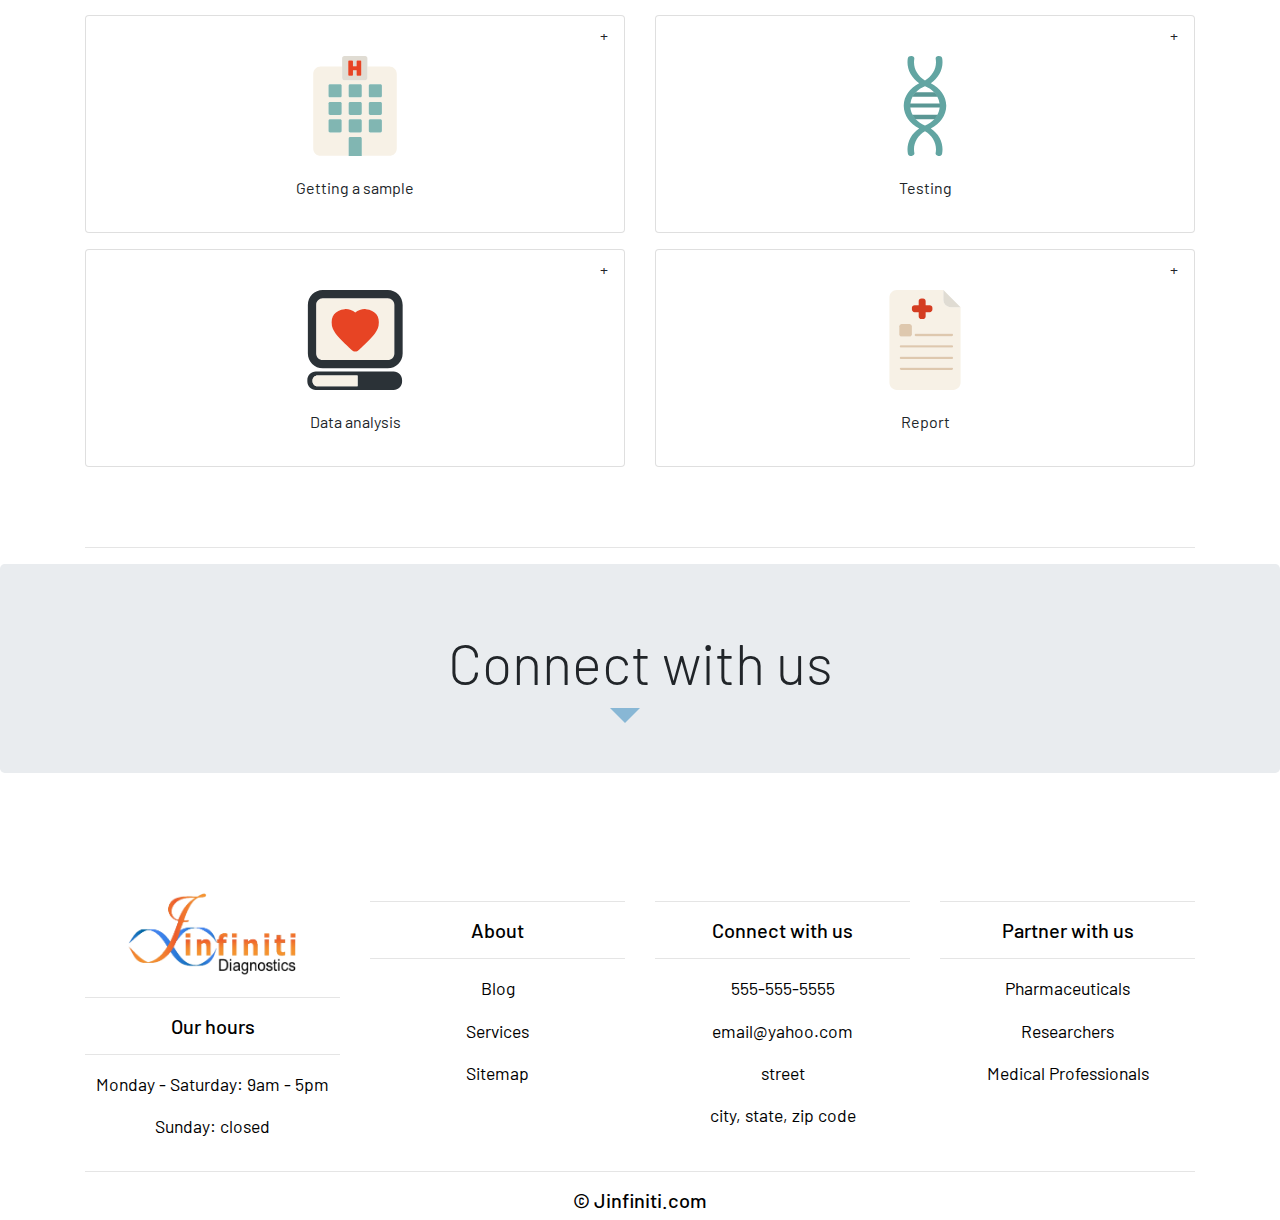
==== commit 9315dbac: "made changes to include Lexi's designs" ====
--- a/index.html
+++ b/index.html
@@ -60,6 +60,7 @@
                 </div>                            
             </div>
         </div>
+        <hr></hr>
 
         <div div class="container banner-cards">
             <div class="row py-5">  
--- a/static/style.css
+++ b/static/style.css
@@ -94,11 +94,11 @@
     /*background-image: url("img/astronomy-colors-dark-957040.jpg");
     background-position: 85% 80%;*/
     /*background-image: linear-gradient(150deg, #DF2080, #DF2080, #DF2080, #442CA3, #442CA3);*/
-    background-image: url("img/untitled-2.svg");
+    background-image: url("img/old_man_skipping.png");
     background-repeat:no-repeat;
-    background-size: 900px;
-    background-color: #FFE998;
-    background-position: 60% 0%;
+    background-size: 400px;
+    background-color: white;
+    background-position: 90% 14%;
     height: 600px;
 }
 .banner-cards {
